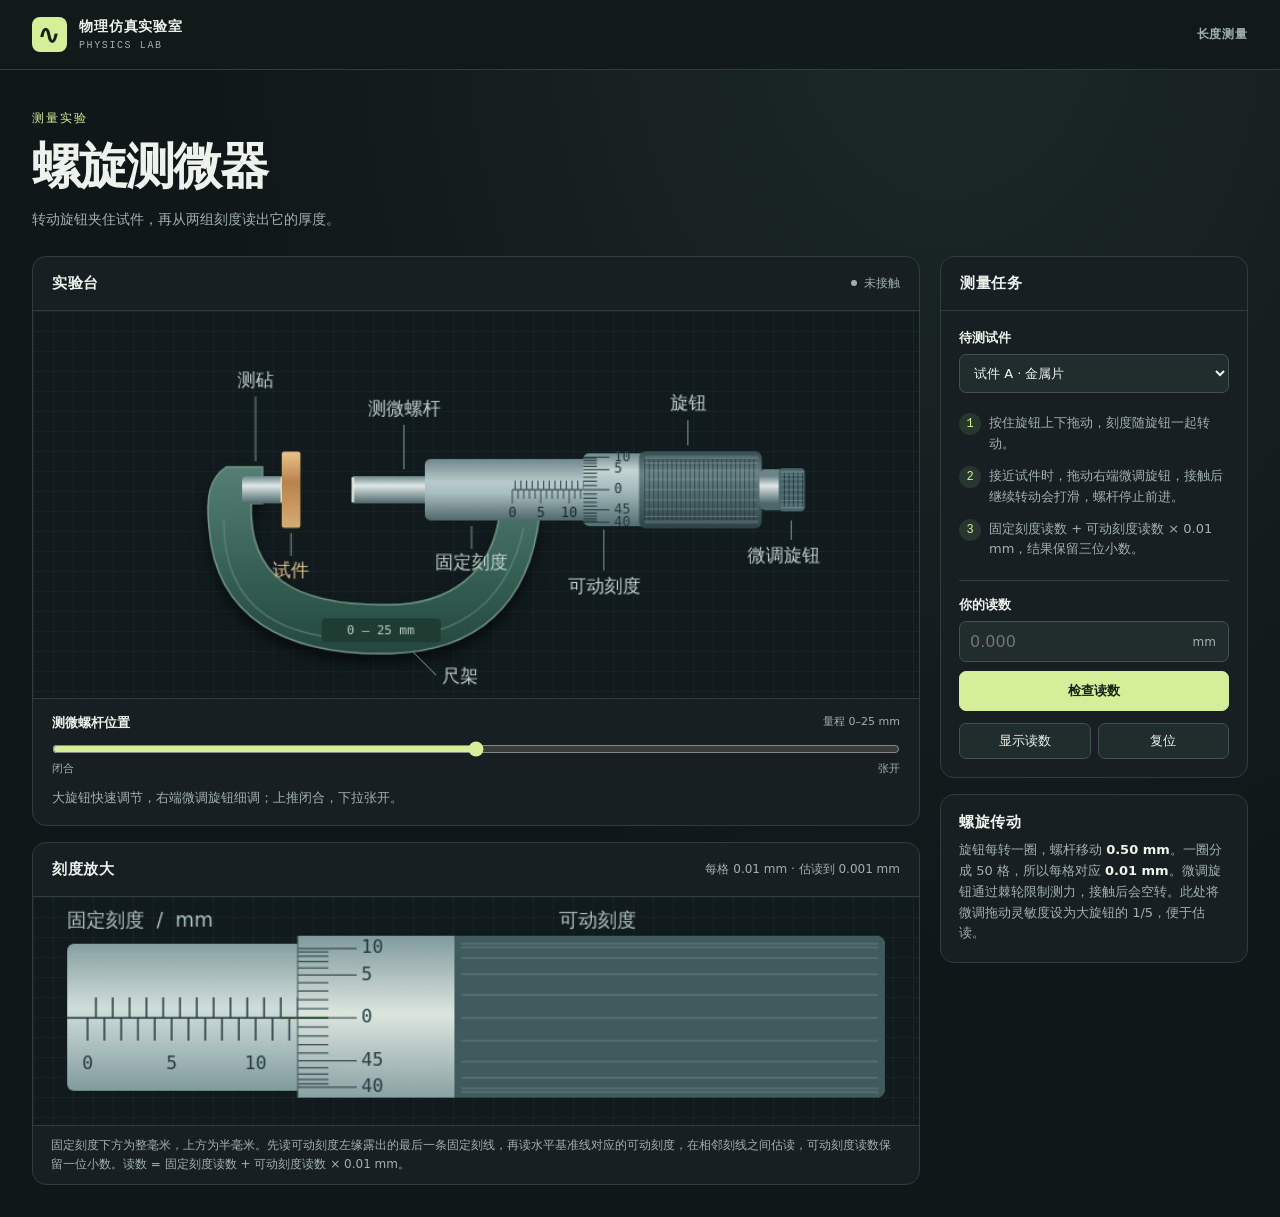
==== index.html @ 71558f5e "Publish interactive physics laboratory" ====
<!doctype html>
<html lang="zh-CN">
<head>
<meta charset="utf-8">
<meta name="viewport" content="width=device-width, initial-scale=1">
<meta name="description" content="转动螺旋测微器，观察刻度，测量工件。">
<title>螺旋测微器 · 物理仿真实验室</title>
<link rel="stylesheet" href="lab-5b903bea09d1.css">
<script defer src="lab-f2125a2cfba5.js"></script>
</head>
<body>
<header class="top"><div class="shell brand"><span class="mark" aria-hidden="true">∿</span><span>物理仿真实验室<small>PHYSICS LAB</small></span><span class="category">长度测量</span></div></header>
<main class="shell">
<div class="intro"><span class="eyebrow">测量实验</span><h1>螺旋测微器</h1><p>转动旋钮夹住试件，再从两组刻度读出它的厚度。</p></div>
<div class="layout">
<div class="workbench">
<section class="panel instrument" aria-labelledby="bench-title">
<div class="panel-head"><h2 id="bench-title">实验台</h2><span id="status" class="state" role="status">未接触</span></div>
<div class="stage"><canvas id="instrument" tabindex="0" width="780" height="340" aria-label="螺旋测微器结构示意图。可在旋钮上拖动或滚动，上推闭合，下拉张开。"></canvas></div>
<div class="controls">
<div class="range-row"><label for="position">测微螺杆位置</label><span>量程 0–25 mm</span></div>
<input id="position" type="range" min="0" max="2500" step="0.1" value="1250" aria-valuetext="调节螺杆开口">
<div class="direction" aria-hidden="true"><span>闭合</span><span>张开</span></div>
<p class="turn-help">大旋钮快速调节，右端微调旋钮细调；上推闭合，下拉张开。</p>
</div>
</section>
<section class="panel scale-panel" aria-labelledby="scale-title">
<div class="panel-head"><h2 id="scale-title">刻度放大</h2><span class="tag">每格 0.01 mm · 估读到 0.001 mm</span></div>
<div class="scale"><canvas id="scale" tabindex="0" width="780" height="200" role="img" aria-label="固定刻度与可动刻度放大图"></canvas></div>
<p class="scale-note">固定刻度下方为整毫米，上方为半毫米。先读可动刻度左缘露出的最后一条固定刻线，再读水平基准线对应的可动刻度，在相邻刻线之间估读，可动刻度读数保留一位小数。读数 = 固定刻度读数 + 可动刻度读数 × 0.01 mm。</p>
</section>
</div>
<aside>
<section class="panel task" aria-labelledby="task-title">
<div class="panel-head"><h2 id="task-title">测量任务</h2></div>
<div class="task-body">
<label for="sample">待测试件</label>
<select id="sample"><option value="sheet">试件 A · 金属片</option><option value="block">试件 B · 小量块</option><option value="rod">试件 C · 圆柱销</option><option value="zero">无试件 · 检查零点</option></select>
<div class="instructions">
<p><b>1</b><span>按住旋钮上下拖动，刻度随旋钮一起转动。</span></p>
<p><b>2</b><span>接近试件时，拖动右端微调旋钮，接触后继续转动会打滑，螺杆停止前进。</span></p>
<p><b>3</b><span>固定刻度读数 + 可动刻度读数 × 0.01 mm，结果保留三位小数。</span></p>
</div>
<form id="answer-form">
<label for="answer">你的读数</label>
<div class="answer"><input id="answer" inputmode="decimal" autocomplete="off" placeholder="0.000" aria-describedby="feedback"><span>mm</span></div>
<button class="primary" type="submit">检查读数</button>
<p id="feedback" class="feedback" role="status"></p>
</form>
<div class="actions"><button type="button" id="hint" aria-expanded="false">显示读数</button><button type="button" id="reset">复位</button></div>
<div id="reading" class="reading" hidden></div>
</div>
</section>
<section class="panel principle"><h2>螺旋传动</h2><p>旋钮每转一圈，螺杆移动 <strong>0.50 mm</strong>。一圈分成 50 格，所以每格对应 <strong>0.01 mm</strong>。微调旋钮通过棘轮限制测力，接触后会空转。此处将微调拖动灵敏度设为大旋钮的 1/5，便于估读。</p></section>
</aside>
</div>
</main>
</body>
</html>
---- lab-5b903bea09d1.css ----
:root {
  color-scheme: dark;
  --bg: #101719;
  --panel: #171f22;
  --line: #303c3e;
  --muted: #a0b0b0;
  --ink: #edf3ec;
  --lime: #d4ef98;
  font-family: "Geist", "PingFang SC", "Microsoft YaHei", system-ui, sans-serif;
}
* { box-sizing: border-box; }
body { margin: 0; background: radial-gradient(ellipse at 74% 0%, #1b2926, transparent 55%), var(--bg); color: var(--ink); }
.shell { width: min(1240px, calc(100% - 64px)); margin: auto; }
.top { border-bottom: 1px solid var(--line); background: #111919; }
.brand { min-height: 69px; display: flex; align-items: center; gap: 12px; font-weight: 700; font-size: 14px; letter-spacing: .06em; }
.mark { display: grid; place-items: center; width: 35px; height: 35px; color: #182117; background: var(--lime); border-radius: 8px; font-size: 28px; line-height: 1; }
.brand small { display: block; font: 10px ui-monospace, monospace; color: var(--muted); letter-spacing: .16em; margin-top: 4px; }
.category { margin-left: auto; color: var(--muted); font-size: 12px; }
.intro { padding: 37px 0 26px; }
.eyebrow { color: var(--lime); font-size: 12px; letter-spacing: .16em; }
h1 { margin: 7px 0 8px; font-size: clamp(32px, 5vw, 49px); letter-spacing: -.04em; }
p { color: var(--muted); line-height: 1.6; margin: 0; font-size: 14px; }
.layout { display: grid; grid-template-columns: minmax(0, 1fr) 308px; gap: 20px; padding-bottom: 32px; }
.workbench, aside { display: flex; flex-direction: column; gap: 16px; min-width: 0; }
.panel { background: var(--panel); border: 1px solid var(--line); border-radius: 14px; overflow: hidden; }
.panel-head { height: 54px; padding: 0 19px; display: flex; justify-content: space-between; align-items: center; border-bottom: 1px solid var(--line); }
h2 { font-size: 15px; margin: 0; letter-spacing: .04em; }
.state, .tag { color: var(--muted); font-size: 12px; }
.state::before { content: ''; display: inline-block; vertical-align: 1px; width: 6px; height: 6px; border-radius: 50%; margin-right: 7px; background: currentColor; }
.state.contact { color: var(--lime); }
.stage, .scale { background-color: #111b1e; background-image: linear-gradient(#a4b9bd0c 1px, transparent 1px), linear-gradient(90deg, #a4b9bd0c 1px, transparent 1px); background-size: 20px 20px; }
canvas { width: 100%; display: block; }
#instrument, #scale { touch-action: none; }
canvas.draggable { cursor: grab; }
canvas.turning { cursor: grabbing; }
.turn-help { margin-top: 12px; font-size: 13px; }
.controls { padding: 15px 19px 17px; border-top: 1px solid var(--line); }
.range-row, .direction { display: flex; justify-content: space-between; }
.range-row span, .direction { font-size: 11px; color: var(--muted); }
label { display: block; margin: 0 0 7px; font-size: 13px; font-weight: 650; }
input[type=range] { width: 100%; margin: 2px 0; accent-color: var(--lime); cursor: pointer; }
.adjust { display: grid; grid-template-columns: repeat(3, 1fr); gap: 8px; margin-top: 12px; }
button, select, .answer { border: 1px solid #435152; background: #212c2d; border-radius: 7px; color: var(--ink); }
button, select, input { font: inherit; }
button { padding: 8px; font-size: 13px; cursor: pointer; }
button:hover { background: #314141; }
:focus-visible { outline: 2px solid var(--lime); outline-offset: 3px; }
.task-body, .principle { padding: 18px; }
select { width: 100%; padding: 10px; font-size: 13px; }
.instructions { display: grid; gap: 11px; margin: 20px 0; }
.instructions p { display: grid; grid-template-columns: 22px 1fr; align-items: start; gap: 8px; font-size: 13px; }
.instructions b { text-align: center; font: 12px/22px ui-monospace, monospace; background: #283630; border-radius: 50%; color: var(--lime); }
form { padding-top: 15px; border-top: 1px solid var(--line); }
.answer { display: flex; align-items: center; padding-right: 12px; }
.answer input { width: 100%; min-width: 0; color: var(--ink); border: 0; background: transparent; padding: 10px; border-radius: 7px; }
.answer span { font-size: 12px; color: var(--muted); }
.primary { width: 100%; margin-top: 9px; padding: 10px; background: var(--lime); border-color: var(--lime); color: #172115; font-weight: 750; }
.primary:hover { background: #bfe378; }
.feedback:empty { display: none; }
.feedback, .reading { margin-top: 10px; font-size: 13px; }
.feedback.good { color: var(--lime); }
.feedback.bad { color: #ffc396; }
.actions { display: flex; gap: 7px; margin-top: 12px; }
.actions button { flex: 1; }
.reading { background: #232e28; color: var(--lime); padding: 10px; border-radius: 7px; line-height: 1.5; }
.principle p { margin-top: 8px; font-size: 13px; }
strong { color: var(--ink); }
.scale-note { padding: 10px 18px; font-size: 12px; border-top: 1px solid var(--line); }
@media (max-width: 880px) { .shell { width: calc(100% - 36px); } .layout { grid-template-columns: minmax(0, 1fr) 260px; gap: 12px; } }
@media (max-width: 690px) { .layout { grid-template-columns: 1fr; } .intro { padding: 24px 0 20px; } }
@media (max-width: 420px) { .shell { width: calc(100% - 24px); } .panel-head, .controls { padding-left: 12px; padding-right: 12px; } }
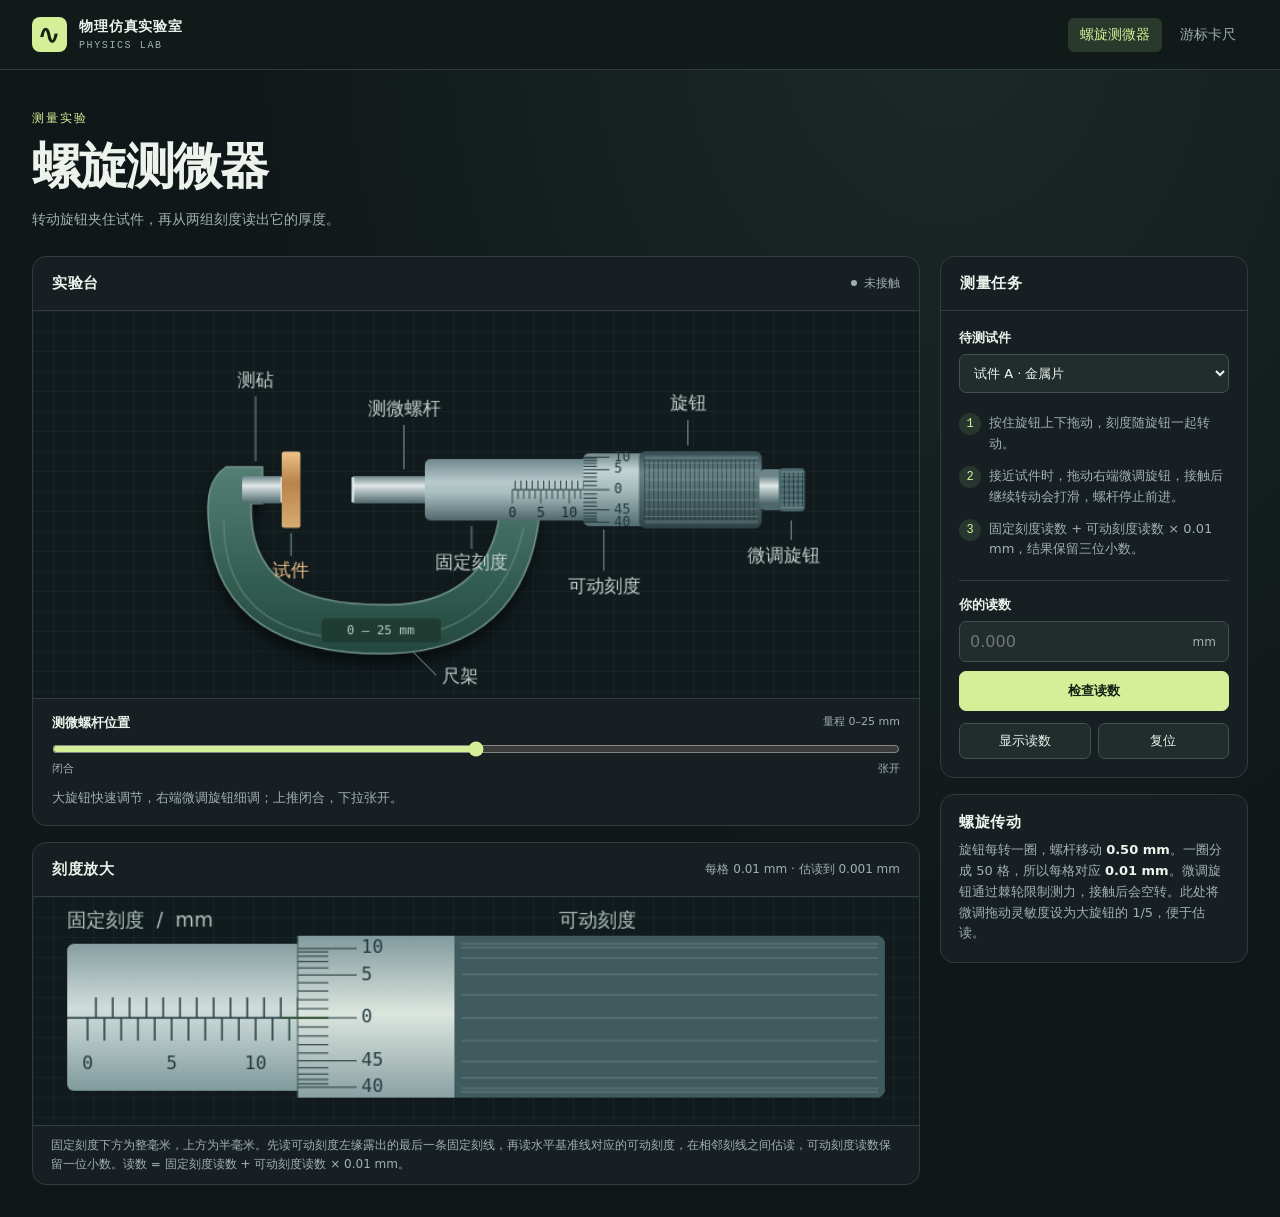
==== commit b328e8c4: "Add vernier caliper with selectable divisions and measurement modes" ====
--- a/index.html
+++ b/index.html
@@ -7,9 +7,10 @@
 <title>螺旋测微器 · 物理仿真实验室</title>
 <link rel="stylesheet" href="lab-5b903bea09d1.css">
 <script defer src="lab-f2125a2cfba5.js"></script>
+<link rel="stylesheet" href="caliper-84ddeabf5311.css">
 </head>
 <body>
-<header class="top"><div class="shell brand"><span class="mark" aria-hidden="true">∿</span><span>物理仿真实验室<small>PHYSICS LAB</small></span><span class="category">长度测量</span></div></header>
+<header class="top"><div class="shell brand"><span class="mark" aria-hidden="true">∿</span><span>物理仿真实验室<small>PHYSICS LAB</small></span><nav class="experiments" aria-label="选择实验"><a href="index.html" aria-current="page">螺旋测微器</a><a href="caliper.html">游标卡尺</a></nav></div></header>
 <main class="shell">
 <div class="intro"><span class="eyebrow">测量实验</span><h1>螺旋测微器</h1><p>转动旋钮夹住试件，再从两组刻度读出它的厚度。</p></div>
 <div class="layout">
--- a/caliper-84ddeabf5311.css
+++ b/caliper-84ddeabf5311.css
@@ -0,0 +1,26 @@
+.experiments { display: flex; gap: 6px; margin-left: auto; flex-wrap: wrap; }
+.experiments a { color: var(--muted); text-decoration: none; font-size: 14px; letter-spacing: 0; font-weight: 500; border-radius: 6px; padding: 8px 12px; }
+.experiments a:hover { background: #293a35; color: var(--ink); }
+.experiments a[aria-current] { background: #293a2c; color: var(--lime); }
+.caliper-lab p { font-size: 16px; }
+.caliper-lab label, .caliper-lab button, .caliper-lab select { font-size: 14px; }
+.caliper-lab .state, .caliper-lab .tag { font-size: 13px; }
+.caliper-lab .scale-note, .caliper-lab .turn-help { font-size: 14px; }
+.caliper-lab .principle p { font-size: 14px; margin-top: 12px; }
+.caliper-lab .range-row span, .caliper-lab .direction { font-size: 13px; }
+.caliper-steps { display: grid; gap: 12px; margin: 20px 0; }
+.caliper-steps p { color: var(--muted); font-size: 14px; }
+#caliper, #caliper-scale { touch-action: none; }
+#caliper.draggable, #caliper-scale.draggable { cursor: grab; }
+#caliper.turning, #caliper-scale.turning { cursor: grabbing; }
+.caliper-lab .reading { font-size: 14px; }
+@media (max-width: 690px) {
+  .brand { flex-wrap: wrap; padding-top: 12px; padding-bottom: 12px; }
+  .experiments { margin-left: 0; width: 100%; }
+  .experiments a { padding-left: 8px; }
+  .caliper-lab .panel-head { gap: 8px; }
+  .caliper-lab .tag { font-size: 12px; }
+}
+
+.caliper-settings { display: grid; grid-template-columns: 1fr 1fr; gap: 18px; max-width: 680px; margin-bottom: 22px; }
+@media (max-width: 420px) { .caliper-settings { grid-template-columns: 1fr; gap: 12px; } }
